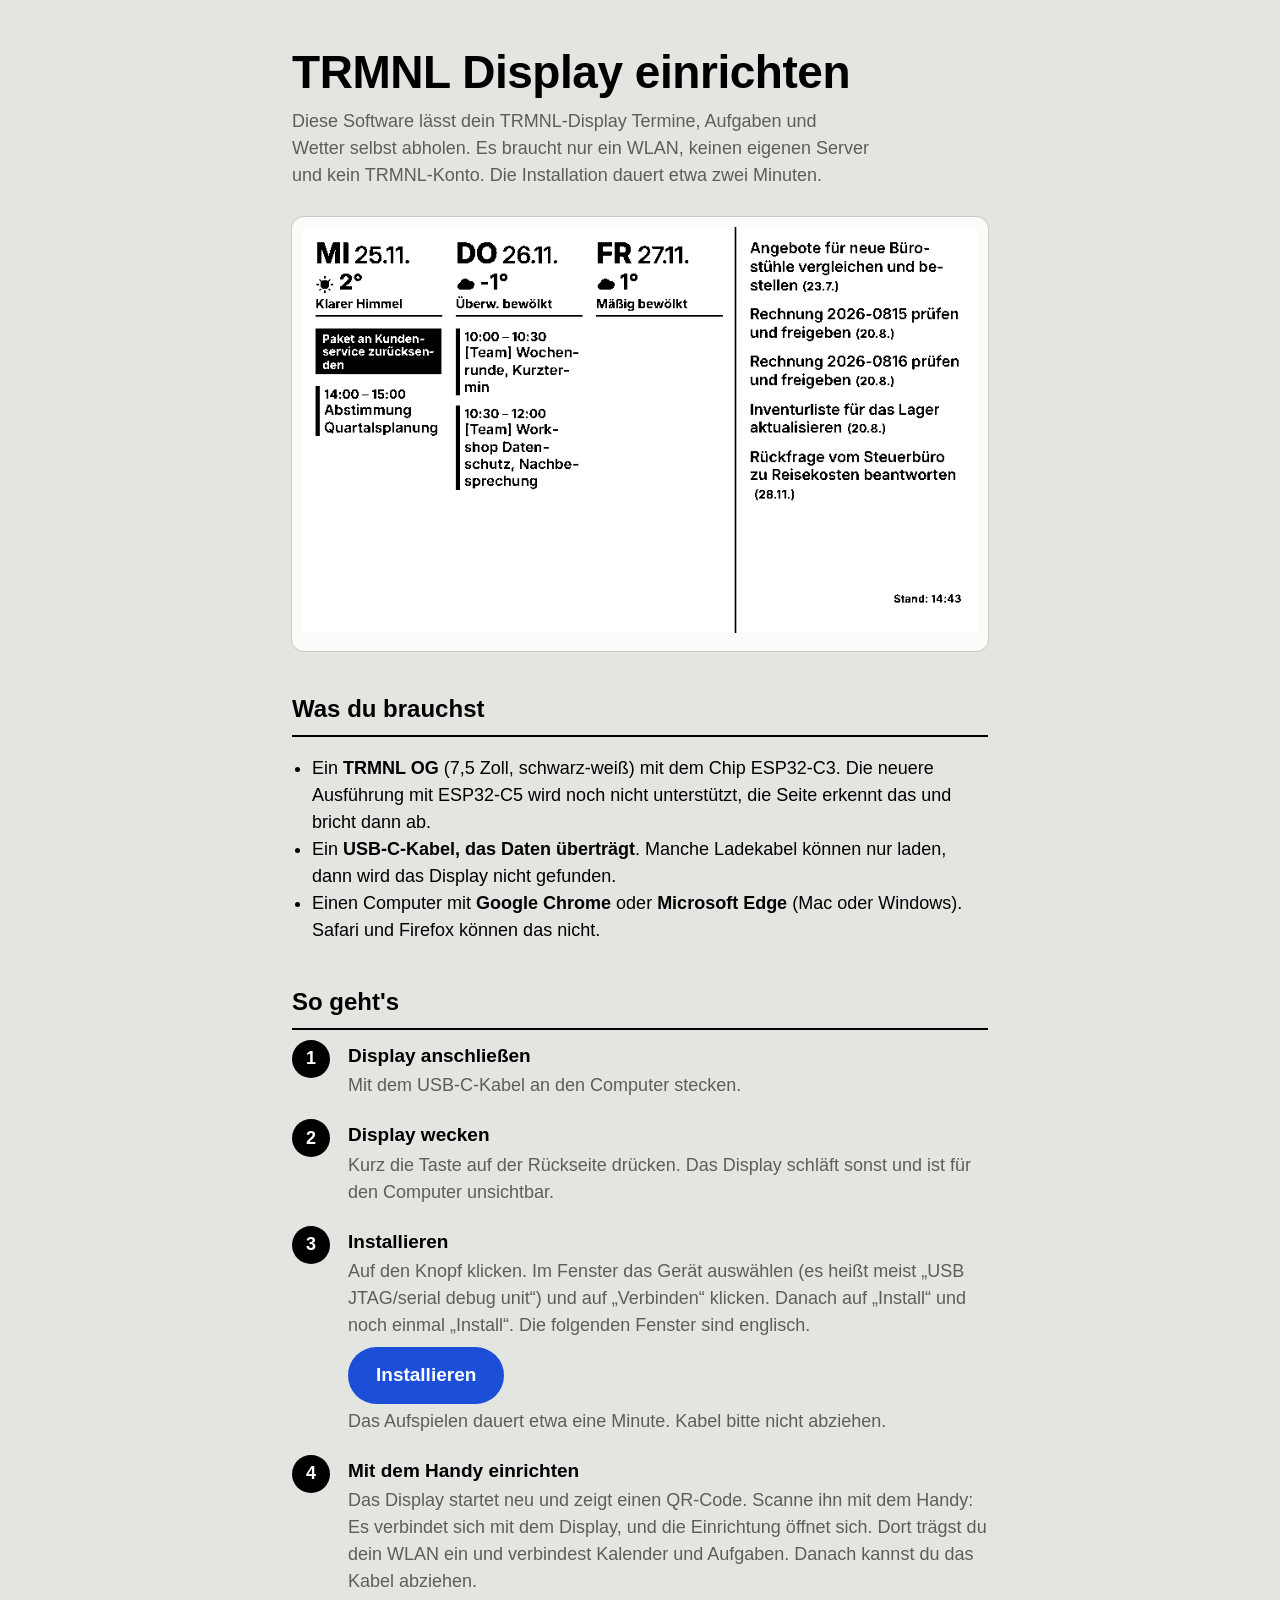
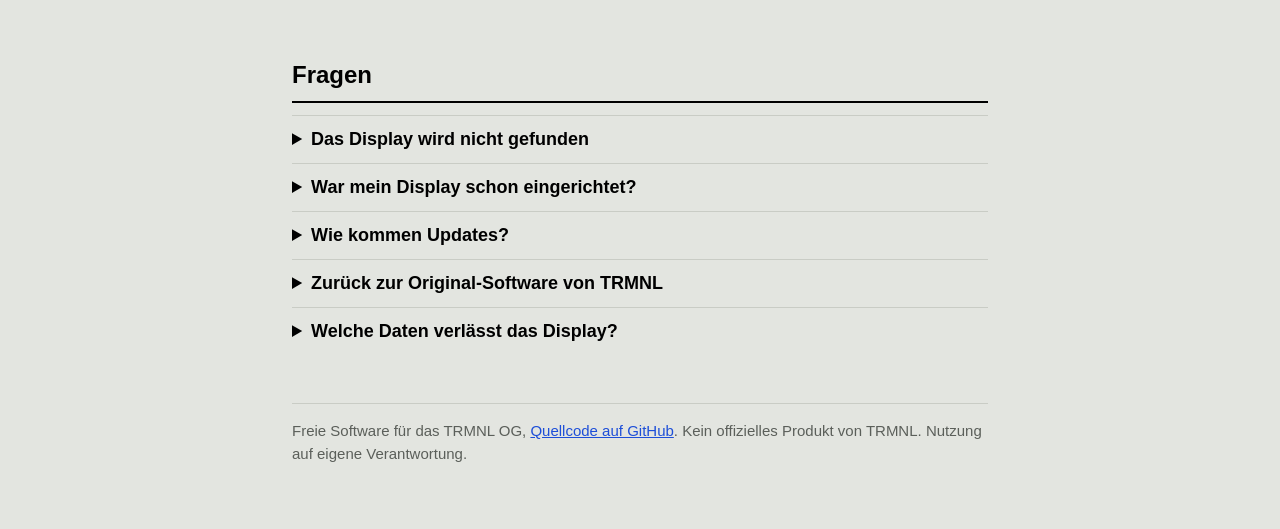
==== docs/index.html @ fa1df4ef "Installationsseite (docs/, ESP Web Tools 10.1.1 eingebettet, Integritaet gegen npm geprueft), Releas" ====
<!DOCTYPE html>
<html lang="de">
<head>
<meta charset="utf-8">
<meta name="viewport" content="width=device-width,initial-scale=1">
<title>TRMNL Display einrichten</title>
<meta name="description" content="Eigene Software f&uuml;r das TRMNL-Display installieren: Kalender, Aufgaben und Wetter direkt vom Display, ohne eigenen Server.">
<script type="module" src="esp-web-tools/install-button.js"></script>
<style>
:root{--papier:#e3e5e0;--tinte:#000;--weiss:#fff;--graphit:#5b5f5a;--linie:#c9ccc5;--aktion:#1d4ed8;--schlecht:#b42318}
*{box-sizing:border-box}
body{margin:0;background:var(--papier);color:var(--tinte);font:18px/1.5 -apple-system,BlinkMacSystemFont,"Segoe UI",Roboto,"Helvetica Neue",Arial,sans-serif}
main{max-width:760px;margin:0 auto;padding:clamp(20px,5vw,48px) clamp(16px,4vw,32px) 64px}
h1{font-size:clamp(32px,6vw,46px);line-height:1.05;font-weight:850;margin:0 0 12px;letter-spacing:-.01em}
.unter{color:var(--graphit);margin:0 0 28px;max-width:58ch}
.bild{display:block;width:100%;height:auto;border:10px solid #fbfbf9;border-bottom-width:18px;border-radius:12px;box-shadow:0 0 0 1px var(--linie);background:#fff;margin:0 0 36px}
h2{font-size:24px;font-weight:850;margin:40px 0 12px;padding-bottom:8px;border-bottom:2px solid var(--tinte)}
ol.schritte{list-style:none;counter-reset:s;padding:0;margin:0}
ol.schritte>li{counter-increment:s;position:relative;padding:0 0 22px 56px;min-height:44px}
ol.schritte>li::before{content:counter(s);position:absolute;left:0;top:-2px;width:38px;height:38px;border-radius:50%;background:var(--tinte);color:#fff;font-weight:800;display:grid;place-items:center}
ol.schritte b{display:block;font-size:19px}
ol.schritte p{margin:2px 0 0;color:var(--graphit)}
.knopfzeile{margin:8px 0 4px}
esp-web-install-button button,.knopf{font:inherit;font-weight:700;font-size:19px;background:var(--aktion);color:#fff;border:0;border-radius:999px;padding:14px 28px;cursor:pointer}
.hinweis{background:var(--weiss);border-left:4px solid var(--tinte);padding:12px 16px;margin:12px 0}
.hinweis.rot{border-left-color:var(--schlecht)}
ul{padding-left:20px}
details{border-top:1px solid var(--linie);padding:10px 0}
summary{cursor:pointer;font-weight:650}
footer{color:var(--graphit);font-size:15px;margin-top:48px;border-top:1px solid var(--linie);padding-top:16px}
a{color:var(--aktion)}
:focus-visible{outline:3px solid var(--aktion);outline-offset:2px}
</style>
</head>
<body>
<main>
  <h1>TRMNL Display einrichten</h1>
  <p class="unter">Diese Software l&auml;sst dein TRMNL-Display Termine, Aufgaben und Wetter selbst abholen. Es braucht nur ein WLAN, keinen eigenen Server und kein TRMNL-Konto. Die Installation dauert etwa zwei Minuten.</p>
  <img class="bild" src="beispiel.png" width="800" height="480" alt="Beispiel: drei Tage mit Terminen und Wetter, rechts die wichtigsten Aufgaben">

  <h2>Was du brauchst</h2>
  <ul>
    <li>Ein <b>TRMNL OG</b> (7,5 Zoll, schwarz-wei&szlig;) mit dem Chip ESP32-C3. Die neuere Ausf&uuml;hrung mit ESP32-C5 wird noch nicht unterst&uuml;tzt, die Seite erkennt das und bricht dann ab.</li>
    <li>Ein <b>USB-C-Kabel, das Daten &uuml;bertr&auml;gt</b>. Manche Ladekabel k&ouml;nnen nur laden, dann wird das Display nicht gefunden.</li>
    <li>Einen Computer mit <b>Google Chrome</b> oder <b>Microsoft Edge</b> (Mac oder Windows). Safari und Firefox k&ouml;nnen das nicht.</li>
  </ul>

  <h2>So geht's</h2>
  <ol class="schritte">
    <li><b>Display anschlie&szlig;en</b><p>Mit dem USB-C-Kabel an den Computer stecken.</p></li>
    <li><b>Display wecken</b><p>Kurz die Taste auf der R&uuml;ckseite dr&uuml;cken. Das Display schl&auml;ft sonst und ist f&uuml;r den Computer unsichtbar.</p></li>
    <li><b>Installieren</b>
      <p>Auf den Knopf klicken. Im Fenster das Ger&auml;t ausw&auml;hlen (es hei&szlig;t meist &bdquo;USB JTAG/serial debug unit&ldquo;) und auf &bdquo;Verbinden&ldquo; klicken. Danach auf &bdquo;Install&ldquo; und noch einmal &bdquo;Install&ldquo;. Die folgenden Fenster sind englisch.</p>
      <div class="knopfzeile">
        <esp-web-install-button manifest="firmware/manifest.json">
          <button slot="activate" class="knopf">Installieren</button>
          <div slot="unsupported" class="hinweis rot">Dieser Browser kann keine Ger&auml;te &uuml;ber USB ansprechen. Bitte die Seite in Google Chrome oder Microsoft Edge &ouml;ffnen.</div>
          <div slot="not-allowed" class="hinweis rot">Die Seite muss &uuml;ber https ge&ouml;ffnet werden.</div>
        </esp-web-install-button>
      </div>
      <p>Das Aufspielen dauert etwa eine Minute. Kabel bitte nicht abziehen.</p></li>
    <li><b>Mit dem Handy einrichten</b><p>Das Display startet neu und zeigt einen QR-Code. Scanne ihn mit dem Handy: Es verbindet sich mit dem Display, und die Einrichtung &ouml;ffnet sich. Dort tr&auml;gst du dein WLAN ein und verbindest Kalender und Aufgaben. Danach kannst du das Kabel abziehen.</p></li>
  </ol>

  <h2>Fragen</h2>
  <details><summary>Das Display wird nicht gefunden</summary>
    <ul><li>Taste auf der R&uuml;ckseite direkt vor dem Klick auf &bdquo;Installieren&ldquo; dr&uuml;cken.</li>
      <li>Ein anderes Kabel probieren. Viele Kabel k&ouml;nnen nur laden.</li>
      <li>Einen anderen USB-Anschluss am Computer probieren, nicht &uuml;ber einen Monitor oder Hub.</li></ul></details>
  <details><summary>War mein Display schon eingerichtet?</summary>
    <p>Hast du das Display vorher mit der TRMNL-App ins WLAN gebracht, &uuml;bernimmt diese Software die WLAN-Daten. Kalender und Aufgaben richtest du trotzdem neu ein.</p></details>
  <details><summary>Wie kommen Updates?</summary>
    <p>Das Display sucht einmal am Tag selbst nach neuen Versionen und spielt sie &uuml;ber WLAN ein. Jede Version ist signiert, fremde Software nimmt es nicht an. Ein Kabel brauchst du daf&uuml;r nicht mehr.</p></details>
  <details><summary>Zur&uuml;ck zur Original-Software von TRMNL</summary>
    <p>Die Original-Software installierst du genauso &uuml;ber die Webseite von TRMNL. Deine Einstellungen dieser Software gehen dabei verloren.</p></details>
  <details><summary>Welche Daten verl&auml;sst das Display?</summary>
    <p>Das Display spricht direkt mit deinem Kalender- und Aufgabendienst, mit Open-Meteo f&uuml;r das Wetter und f&uuml;r die automatische Ortsbestimmung mit BeaconDB (WLAN-Kennungen in der N&auml;he). Es gibt keinen Server dazwischen. Zugangsdaten bleiben auf dem Display.</p></details>

  <footer>Freie Software f&uuml;r das TRMNL OG, <a href="https://github.com/christiankriedemann/trmnl-eigenfirmware">Quellcode auf GitHub</a>. Kein offizielles Produkt von TRMNL. Nutzung auf eigene Verantwortung.</footer>
</main>
</body>
</html>
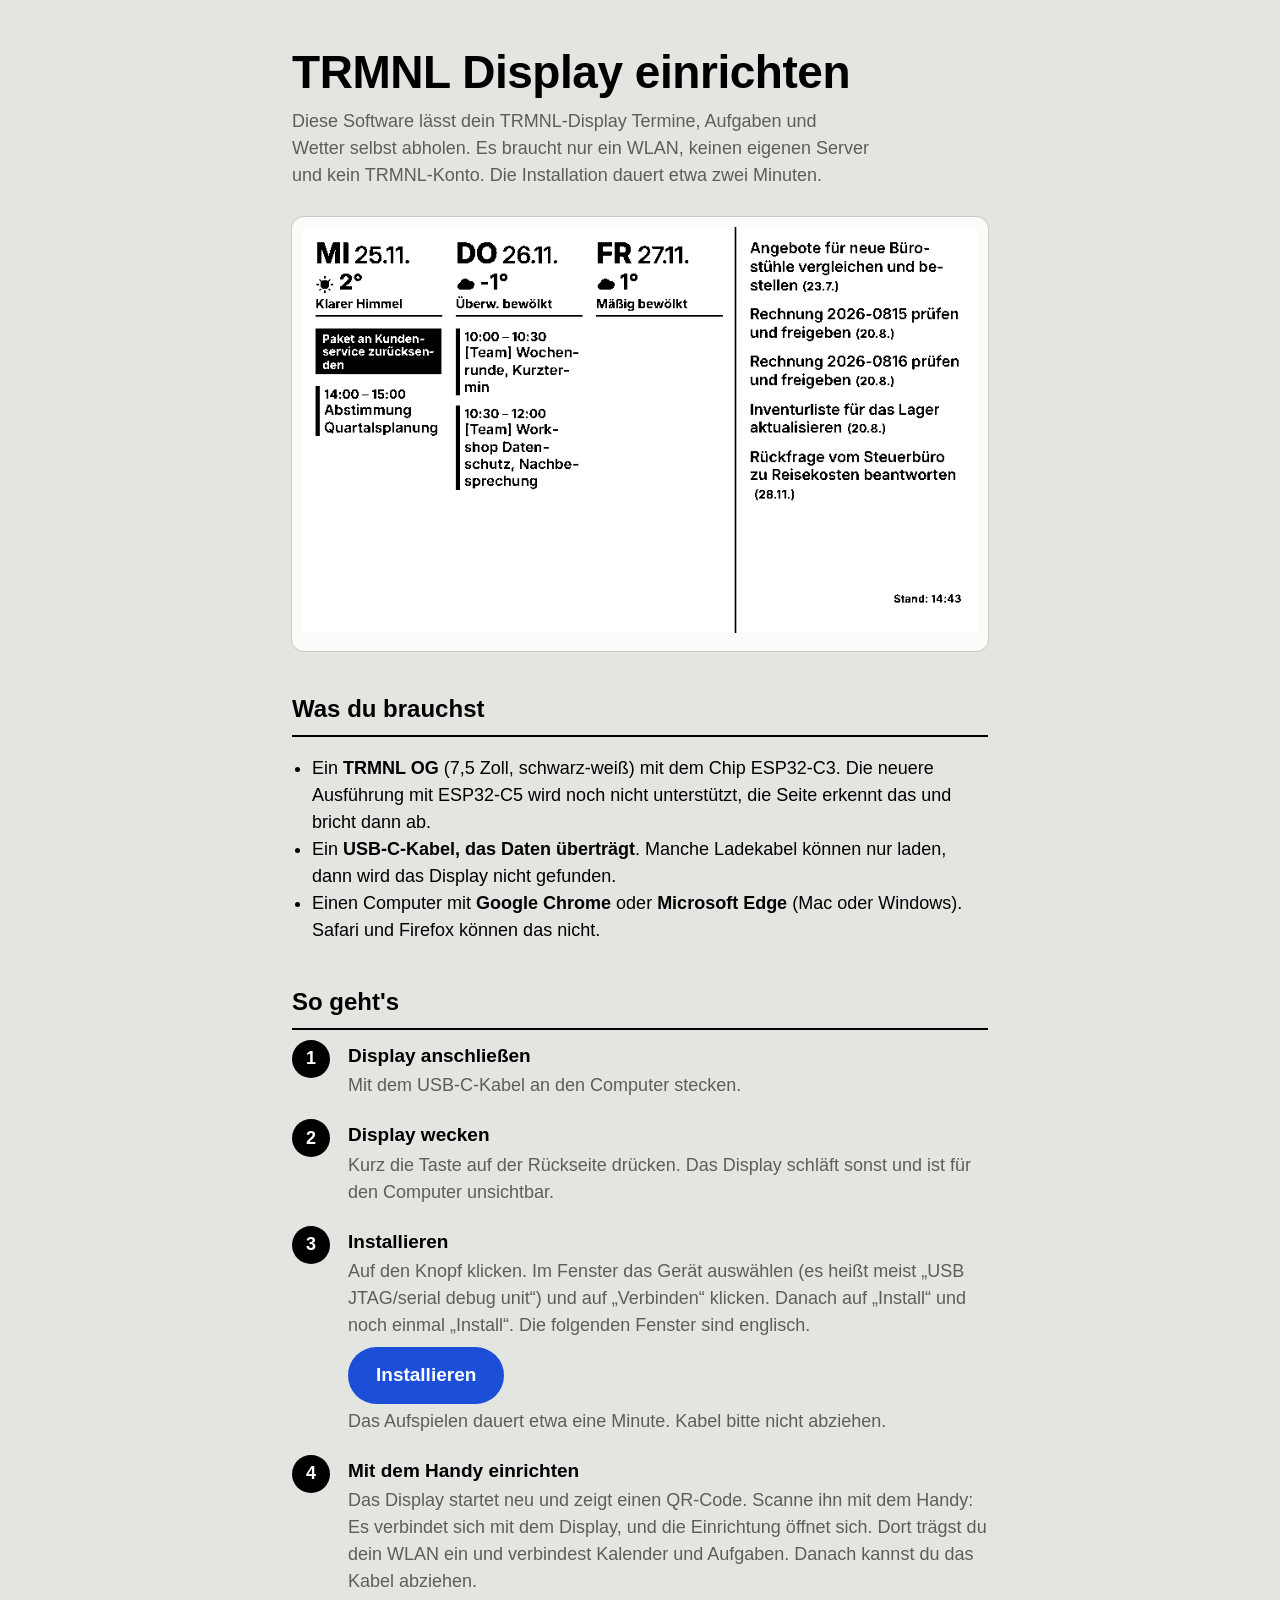
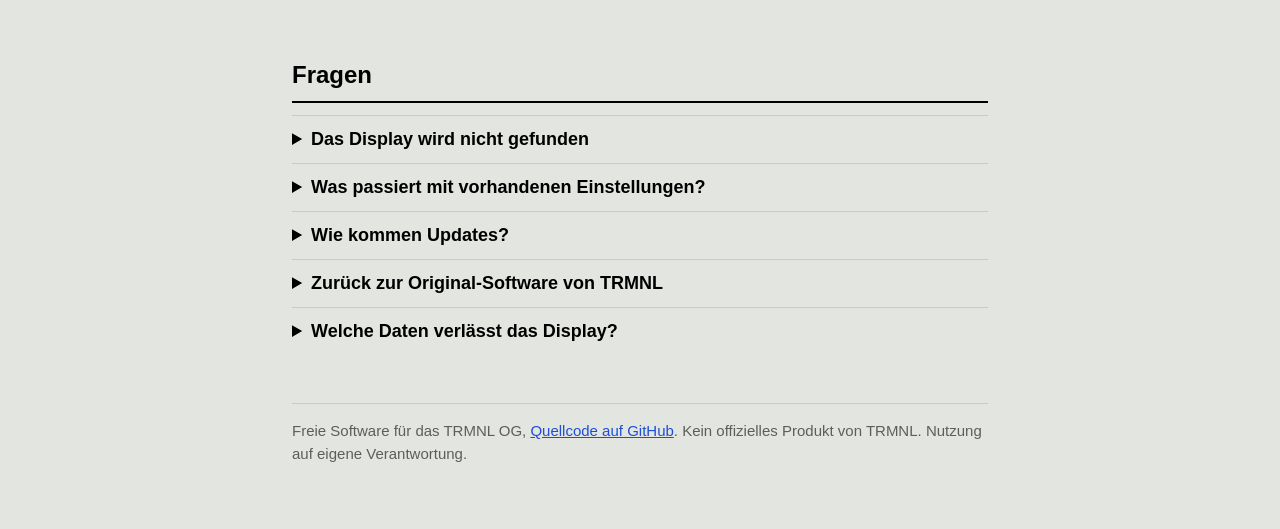
==== commit 98a1b77a: "Installationsseite: richtigstellen, dass die Installation das Display loescht Co-Authored-By: Claude" ====
--- a/docs/index.html
+++ b/docs/index.html
@@ -67,8 +67,8 @@
     <ul><li>Taste auf der R&uuml;ckseite direkt vor dem Klick auf &bdquo;Installieren&ldquo; dr&uuml;cken.</li>
       <li>Ein anderes Kabel probieren. Viele Kabel k&ouml;nnen nur laden.</li>
       <li>Einen anderen USB-Anschluss am Computer probieren, nicht &uuml;ber einen Monitor oder Hub.</li></ul></details>
-  <details><summary>War mein Display schon eingerichtet?</summary>
-    <p>Hast du das Display vorher mit der TRMNL-App ins WLAN gebracht, &uuml;bernimmt diese Software die WLAN-Daten. Kalender und Aufgaben richtest du trotzdem neu ein.</p></details>
+  <details><summary>Was passiert mit vorhandenen Einstellungen?</summary>
+    <p>Die Installation l&ouml;scht das Display vollst&auml;ndig, auch ein vorher eingerichtetes WLAN. Danach richtest du alles neu ein. Bereits installierte Displays brauchen diese Seite nicht: Sie holen sich neue Versionen von selbst &uuml;ber WLAN und behalten dabei ihre Einstellungen.</p></details>
   <details><summary>Wie kommen Updates?</summary>
     <p>Das Display sucht einmal am Tag selbst nach neuen Versionen und spielt sie &uuml;ber WLAN ein. Jede Version ist signiert, fremde Software nimmt es nicht an. Ein Kabel brauchst du daf&uuml;r nicht mehr.</p></details>
   <details><summary>Zur&uuml;ck zur Original-Software von TRMNL</summary>
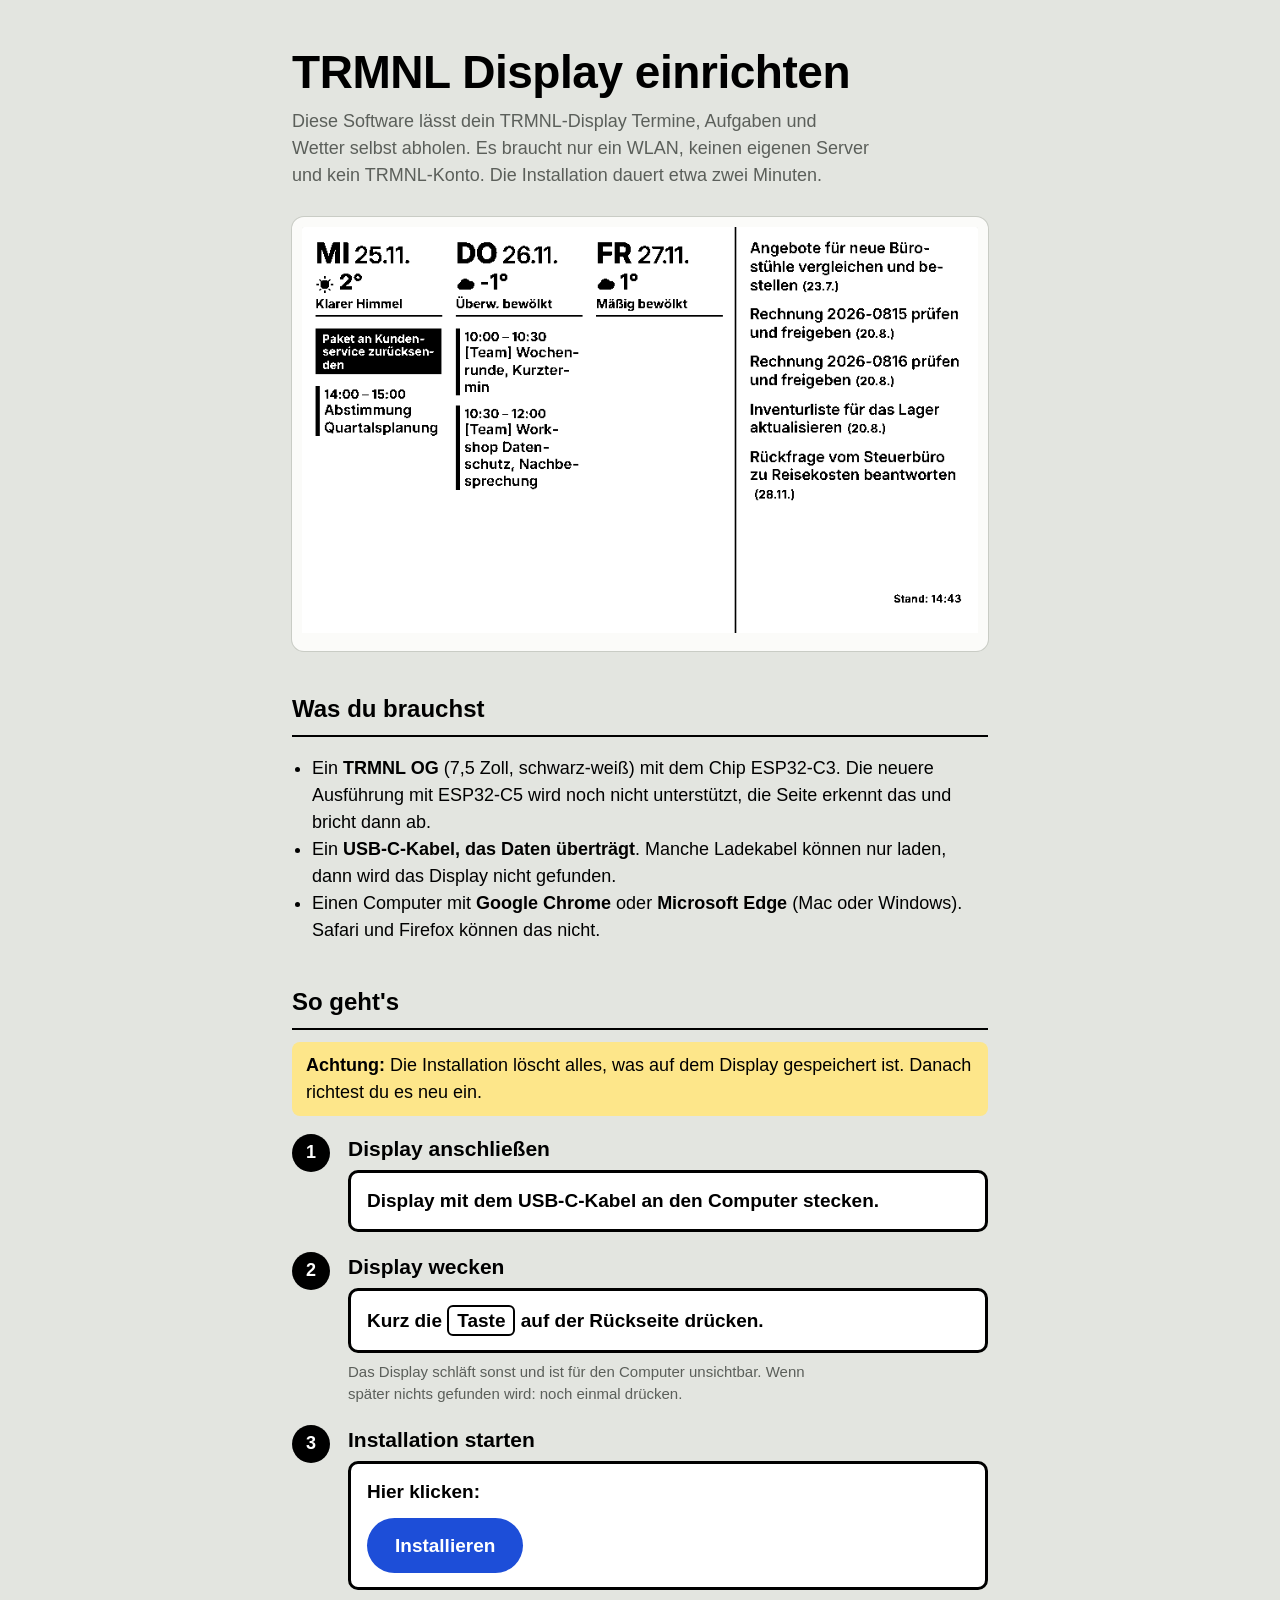
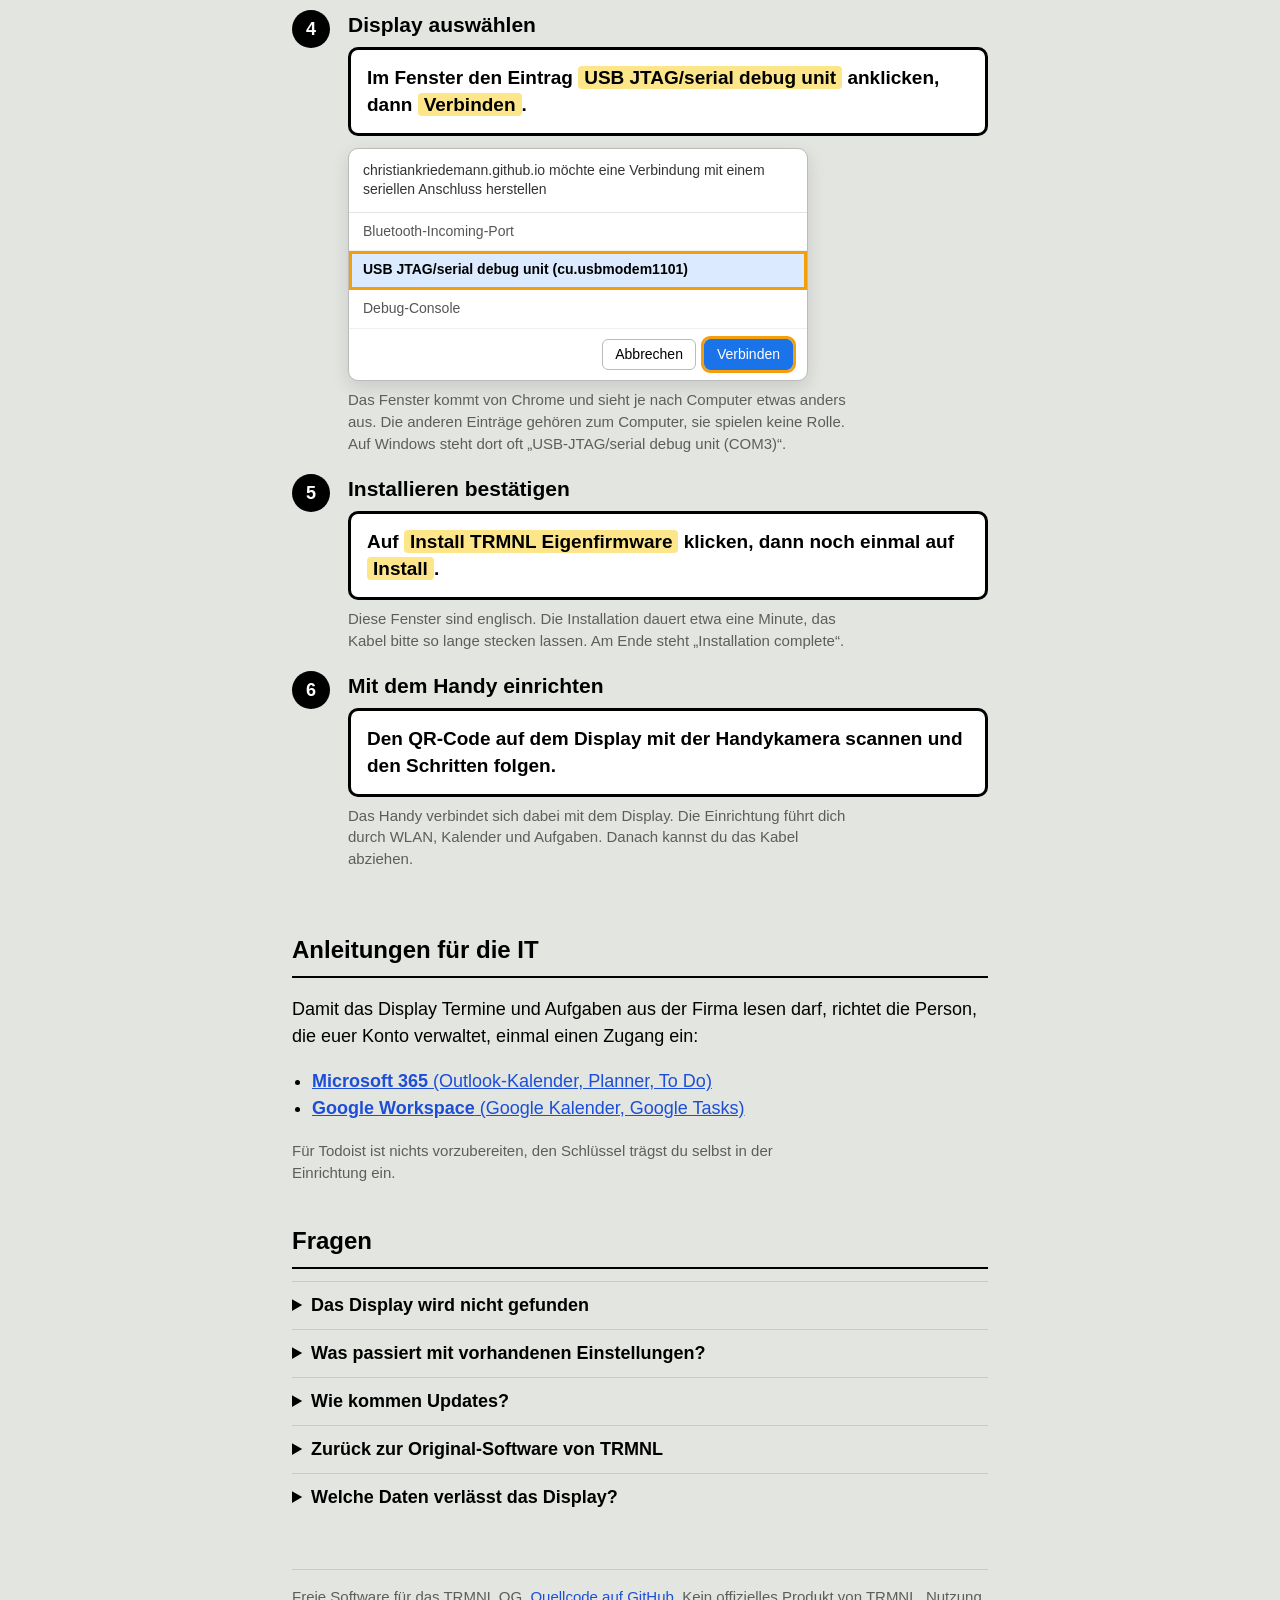
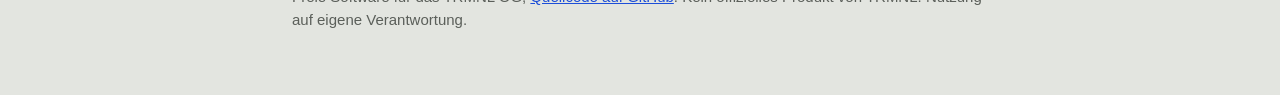
==== commit 7a3a1246: "Webinterface fuer Laien: Quellen einheitlich (Verbinden, Schritt noetig, Verbunden mit Schalter und " ====
--- a/docs/index.html
+++ b/docs/index.html
@@ -18,9 +18,20 @@
 ol.schritte{list-style:none;counter-reset:s;padding:0;margin:0}
 ol.schritte>li{counter-increment:s;position:relative;padding:0 0 22px 56px;min-height:44px}
 ol.schritte>li::before{content:counter(s);position:absolute;left:0;top:-2px;width:38px;height:38px;border-radius:50%;background:var(--tinte);color:#fff;font-weight:800;display:grid;place-items:center}
-ol.schritte b{display:block;font-size:19px}
-ol.schritte p{margin:2px 0 0;color:var(--graphit)}
-.knopfzeile{margin:8px 0 4px}
+ol.schritte>li>b{display:block;font-size:21px;line-height:1.25;margin-bottom:8px}
+.tun{background:var(--weiss);border:3px solid var(--tinte);border-radius:10px;padding:14px 16px;font-weight:700;font-size:19px;line-height:1.45}
+.tun esp-web-install-button{display:block;margin-top:12px}
+.info{margin:8px 0 0;color:var(--graphit);font-size:15px;line-height:1.45;max-width:60ch}
+.markiert{background:#fde68a;padding:1px 6px;border-radius:4px;white-space:nowrap}
+.taste{display:inline-block;border:2px solid var(--tinte);border-radius:6px;padding:0 8px}
+.warnung{background:#fde68a;border-radius:8px;padding:10px 14px;margin:0 0 20px}
+.nachbau{margin:12px 0 0;max-width:460px;background:#fff;border:1px solid #bbb;border-radius:10px;box-shadow:0 6px 18px rgba(0,0,0,.12);font:14px/1.4 -apple-system,"Segoe UI",Roboto,Arial,sans-serif;overflow:hidden}
+.nachbau .kopf{padding:12px 14px;color:#333;border-bottom:1px solid #e3e3e3}
+.nachbau .eintrag{padding:9px 14px;color:#555;border-bottom:1px solid #f0f0f0}
+.nachbau .gewaehlt{background:#dbeafe;color:#000;font-weight:700;outline:3px solid #f59e0b;outline-offset:-3px}
+.nachbau .knoepfe{display:flex;justify-content:flex-end;gap:8px;padding:10px 14px}
+.nachbau .knoepfe span{border:1px solid #bbb;border-radius:6px;padding:5px 12px}
+.nachbau .knoepfe .ok{background:#1a73e8;color:#fff;border-color:#1a73e8;outline:3px solid #f59e0b}
 esp-web-install-button button,.knopf{font:inherit;font-weight:700;font-size:19px;background:var(--aktion);color:#fff;border:0;border-radius:999px;padding:14px 28px;cursor:pointer}
 .hinweis{background:var(--weiss);border-left:4px solid var(--tinte);padding:12px 16px;margin:12px 0}
 .hinweis.rot{border-left-color:var(--schlecht)}
@@ -46,21 +57,43 @@
   </ul>
 
   <h2>So geht's</h2>
+  <p class="warnung"><b>Achtung:</b> Die Installation l&ouml;scht alles, was auf dem Display gespeichert ist. Danach richtest du es neu ein.</p>
   <ol class="schritte">
-    <li><b>Display anschlie&szlig;en</b><p>Mit dem USB-C-Kabel an den Computer stecken.</p></li>
-    <li><b>Display wecken</b><p>Kurz die Taste auf der R&uuml;ckseite dr&uuml;cken. Das Display schl&auml;ft sonst und ist f&uuml;r den Computer unsichtbar.</p></li>
-    <li><b>Installieren</b>
-      <p>Auf den Knopf klicken. Im Fenster das Ger&auml;t ausw&auml;hlen (es hei&szlig;t meist &bdquo;USB JTAG/serial debug unit&ldquo;) und auf &bdquo;Verbinden&ldquo; klicken. Danach auf &bdquo;Install&ldquo; und noch einmal &bdquo;Install&ldquo;. Die folgenden Fenster sind englisch.</p>
-      <div class="knopfzeile">
+    <li><b>Display anschlie&szlig;en</b>
+      <div class="tun">Display mit dem USB-C-Kabel an den Computer stecken.</div></li>
+    <li><b>Display wecken</b>
+      <div class="tun">Kurz die <span class="taste">Taste</span> auf der R&uuml;ckseite dr&uuml;cken.</div>
+      <p class="info">Das Display schl&auml;ft sonst und ist f&uuml;r den Computer unsichtbar. Wenn sp&auml;ter nichts gefunden wird: noch einmal dr&uuml;cken.</p></li>
+    <li><b>Installation starten</b>
+      <div class="tun">Hier klicken:
         <esp-web-install-button manifest="firmware/manifest.json">
           <button slot="activate" class="knopf">Installieren</button>
-          <div slot="unsupported" class="hinweis rot">Dieser Browser kann keine Ger&auml;te &uuml;ber USB ansprechen. Bitte die Seite in Google Chrome oder Microsoft Edge &ouml;ffnen.</div>
+          <div slot="unsupported" class="hinweis rot">Dieser Browser kann keine Ger&auml;te &uuml;ber USB ansprechen. Bitte diese Seite in <b>Google Chrome</b> oder <b>Microsoft Edge</b> &ouml;ffnen.</div>
           <div slot="not-allowed" class="hinweis rot">Die Seite muss &uuml;ber https ge&ouml;ffnet werden.</div>
-        </esp-web-install-button>
-      </div>
-      <p>Das Aufspielen dauert etwa eine Minute. Kabel bitte nicht abziehen.</p></li>
-    <li><b>Mit dem Handy einrichten</b><p>Das Display startet neu und zeigt einen QR-Code. Scanne ihn mit dem Handy: Es verbindet sich mit dem Display, und die Einrichtung &ouml;ffnet sich. Dort tr&auml;gst du dein WLAN ein und verbindest Kalender und Aufgaben. Danach kannst du das Kabel abziehen.</p></li>
+        </esp-web-install-button></div></li>
+    <li><b>Display ausw&auml;hlen</b>
+      <div class="tun">Im Fenster den Eintrag <span class="markiert">USB JTAG/serial debug unit</span> anklicken, dann <span class="markiert">Verbinden</span>.</div>
+      <figure class="nachbau" aria-hidden="true">
+        <div class="kopf">christiankriedemann.github.io m&ouml;chte eine Verbindung mit einem seriellen Anschluss herstellen</div>
+        <div class="eintrag">Bluetooth-Incoming-Port</div>
+        <div class="eintrag gewaehlt">USB JTAG/serial debug unit (cu.usbmodem1101)</div>
+        <div class="eintrag">Debug-Console</div>
+        <div class="knoepfe"><span>Abbrechen</span><span class="ok">Verbinden</span></div>
+      </figure>
+      <p class="info">Das Fenster kommt von Chrome und sieht je nach Computer etwas anders aus. Die anderen Eintr&auml;ge geh&ouml;ren zum Computer, sie spielen keine Rolle. Auf Windows steht dort oft &bdquo;USB-JTAG/serial debug unit (COM3)&ldquo;.</p></li>
+    <li><b>Installieren best&auml;tigen</b>
+      <div class="tun">Auf <span class="markiert">Install TRMNL Eigenfirmware</span> klicken, dann noch einmal auf <span class="markiert">Install</span>.</div>
+      <p class="info">Diese Fenster sind englisch. Die Installation dauert etwa eine Minute, das Kabel bitte so lange stecken lassen. Am Ende steht &bdquo;Installation complete&ldquo;.</p></li>
+    <li><b>Mit dem Handy einrichten</b>
+      <div class="tun">Den QR-Code auf dem Display mit der <b>Handykamera</b> scannen und den Schritten folgen.</div>
+      <p class="info">Das Handy verbindet sich dabei mit dem Display. Die Einrichtung f&uuml;hrt dich durch WLAN, Kalender und Aufgaben. Danach kannst du das Kabel abziehen.</p></li>
   </ol>
+
+  <h2>Anleitungen f&uuml;r die IT</h2>
+  <p>Damit das Display Termine und Aufgaben aus der Firma lesen darf, richtet die Person, die euer Konto verwaltet, einmal einen Zugang ein:</p>
+  <ul><li><a href="anleitung-microsoft.html"><b>Microsoft 365</b> (Outlook-Kalender, Planner, To Do)</a></li>
+    <li><a href="anleitung-google.html"><b>Google Workspace</b> (Google Kalender, Google Tasks)</a></li></ul>
+  <p class="info">F&uuml;r Todoist ist nichts vorzubereiten, den Schl&uuml;ssel tr&auml;gst du selbst in der Einrichtung ein.</p>
 
   <h2>Fragen</h2>
   <details><summary>Das Display wird nicht gefunden</summary>
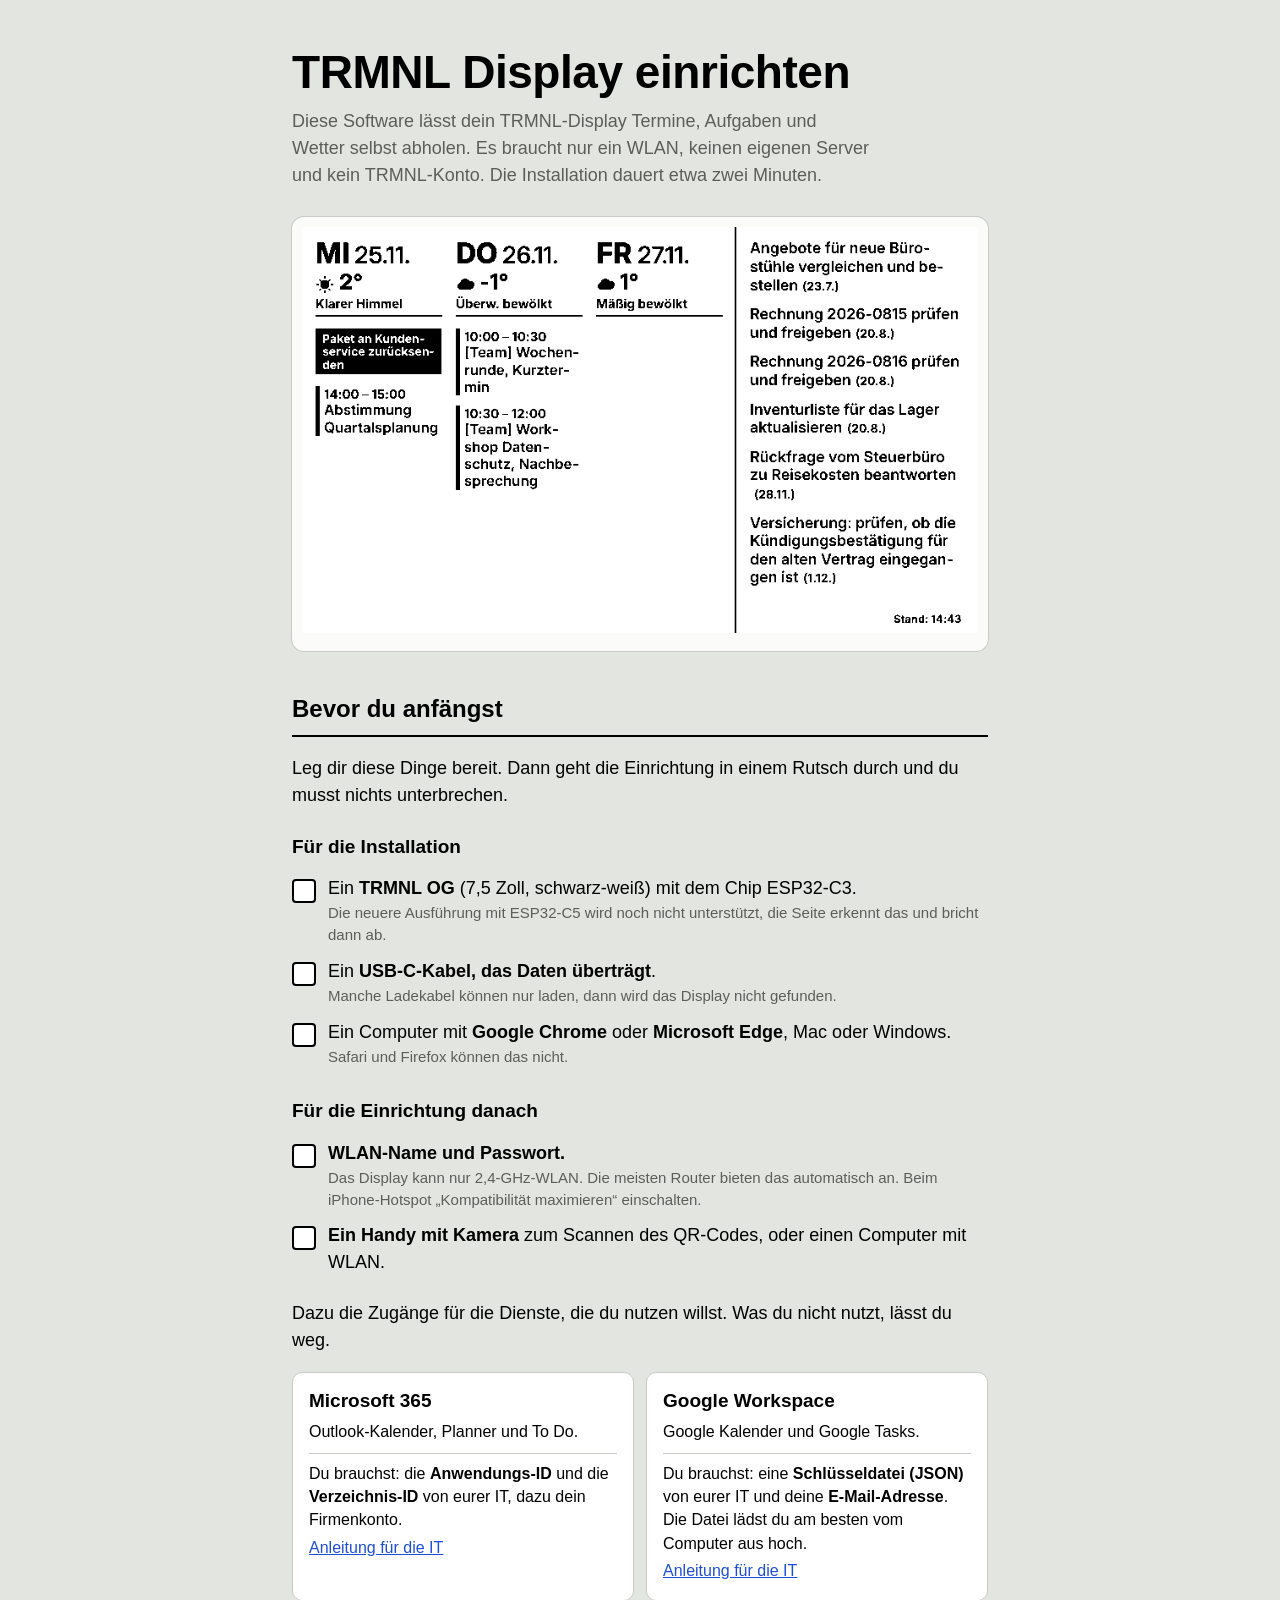
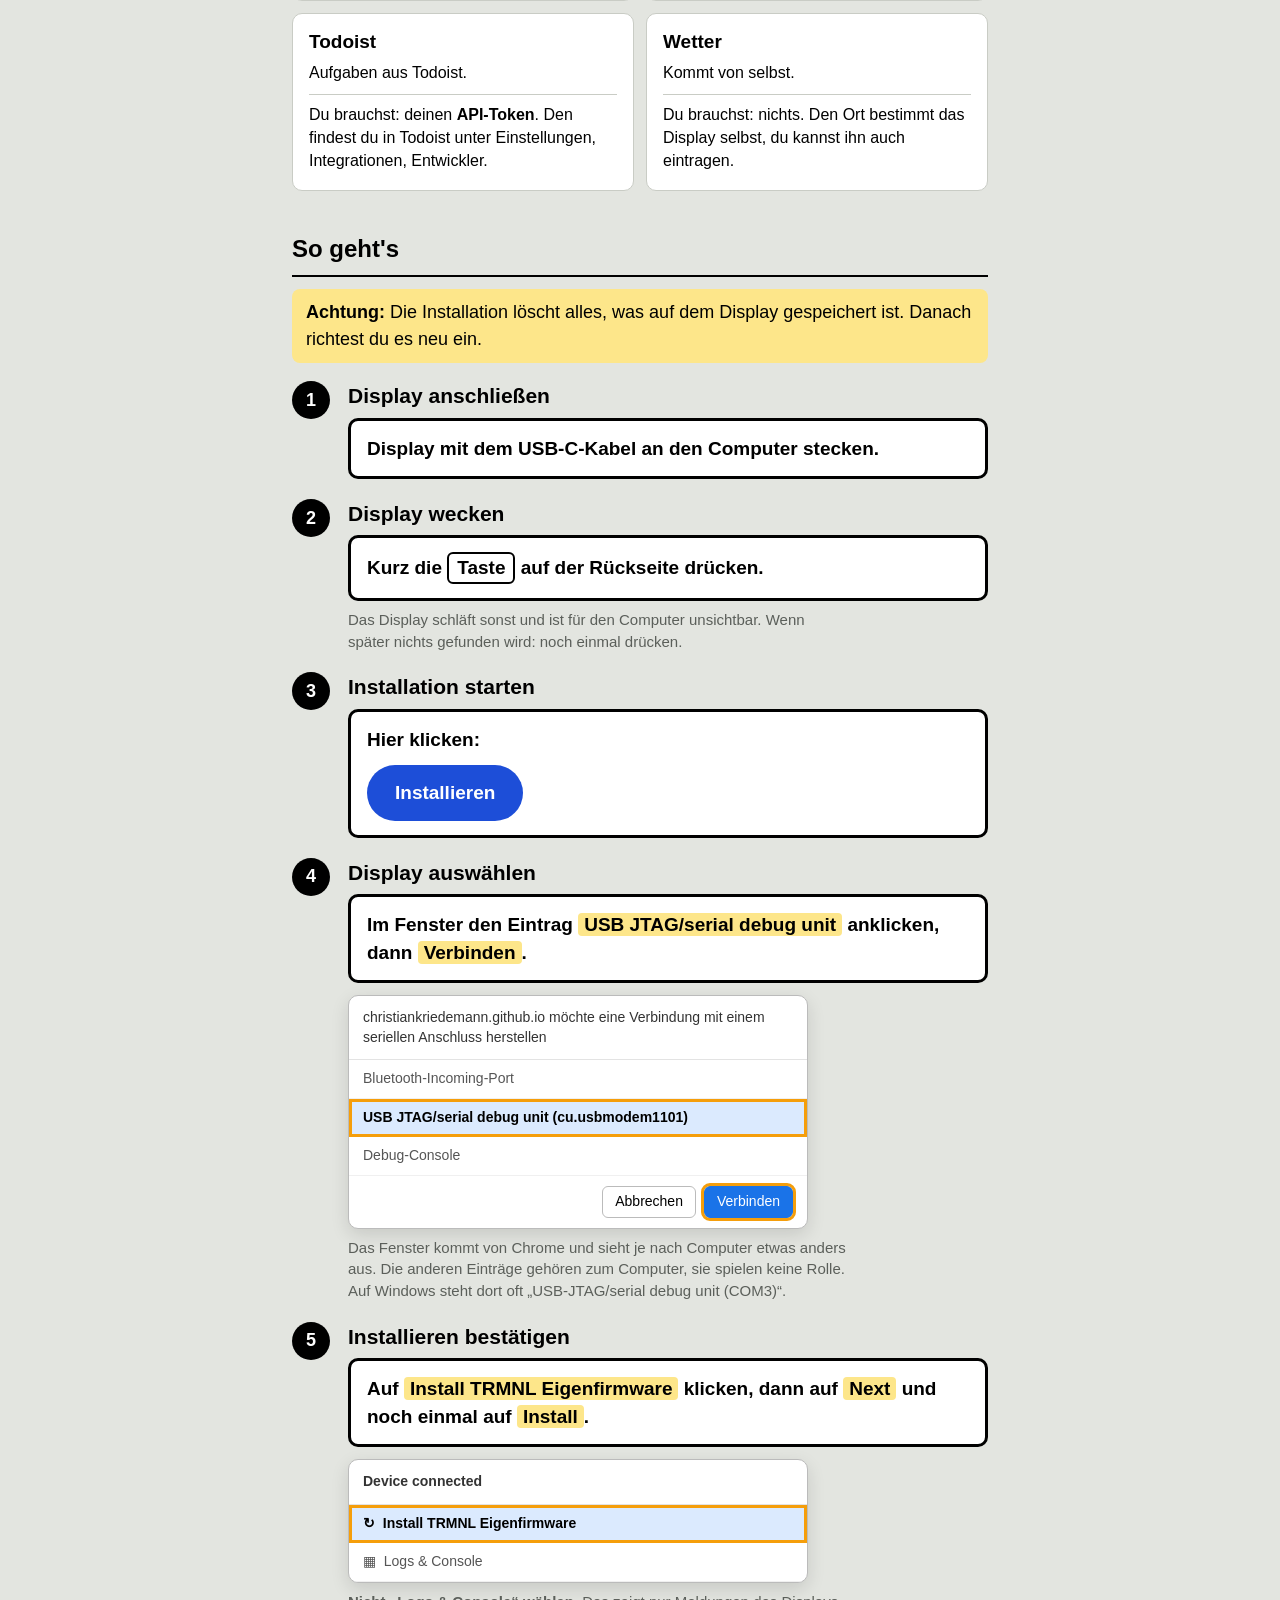
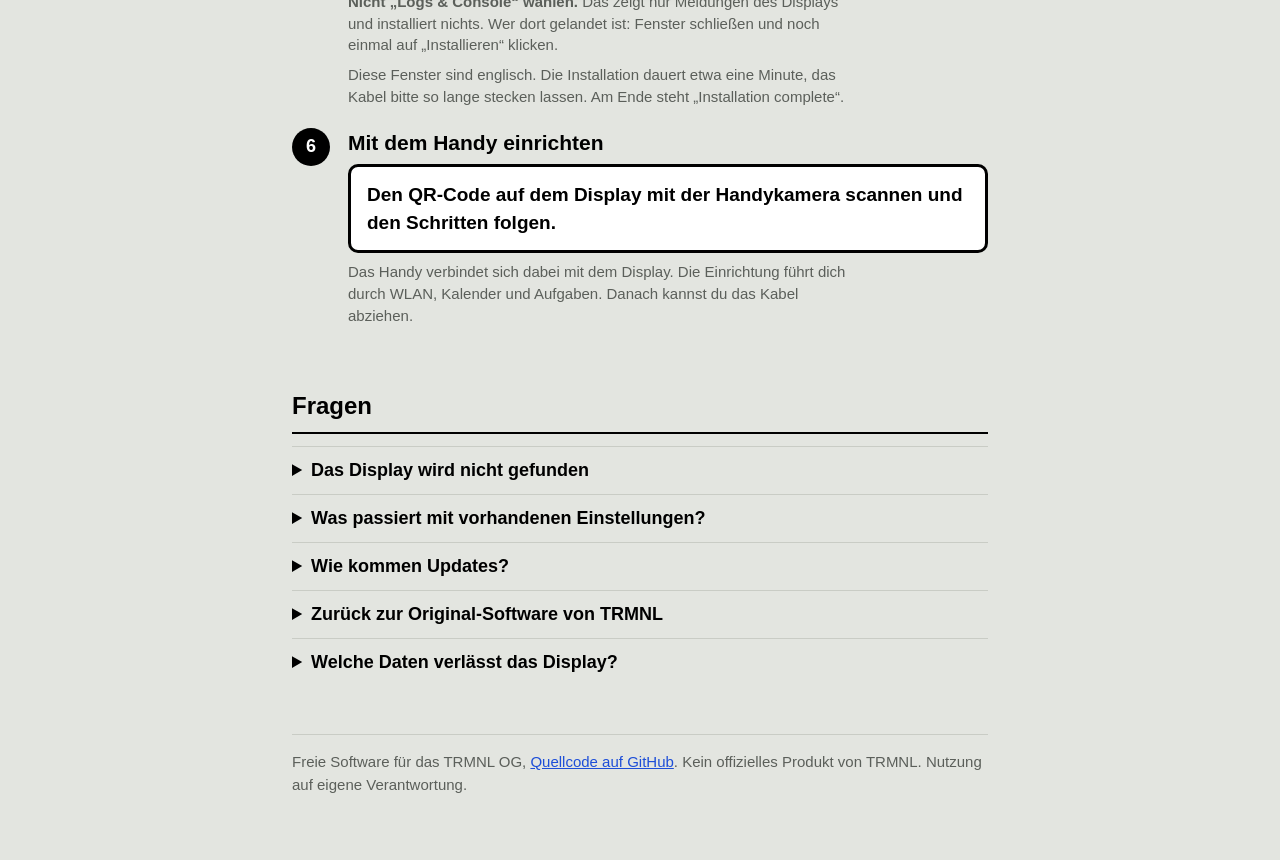
==== commit aed6c562: "Einrichtung als Assistent, Voraussetzungen vorab, Fusszeile tiefer - Webinterface immer einspaltig, " ====
--- a/docs/index.html
+++ b/docs/index.html
@@ -36,6 +36,16 @@
 .hinweis{background:var(--weiss);border-left:4px solid var(--tinte);padding:12px 16px;margin:12px 0}
 .hinweis.rot{border-left-color:var(--schlecht)}
 ul{padding-left:20px}
+h3{font-size:19px;margin:24px 0 8px}
+ul.liste{list-style:none;padding:0;margin:0}
+ul.liste>li{position:relative;padding:6px 0 6px 36px}
+ul.liste>li::before{content:"";position:absolute;left:0;top:10px;width:20px;height:20px;border:2.5px solid var(--tinte);border-radius:4px;background:var(--weiss)}
+.info-inline{display:block;color:var(--graphit);font-size:15px;line-height:1.45}
+.dienste{display:grid;grid-template-columns:repeat(auto-fit,minmax(300px,1fr));gap:12px;margin:12px 0 0}
+.dienst{background:var(--weiss);border:1px solid var(--linie);border-radius:10px;padding:14px 16px}
+.dienst>b{font-size:19px}
+.dienst p{margin:4px 0;font-size:16px;line-height:1.45}
+.dienst .braucht{border-top:1px solid var(--linie);margin-top:10px;padding-top:8px}
 details{border-top:1px solid var(--linie);padding:10px 0}
 summary{cursor:pointer;font-weight:650}
 footer{color:var(--graphit);font-size:15px;margin-top:48px;border-top:1px solid var(--linie);padding-top:16px}
@@ -49,12 +59,38 @@
   <p class="unter">Diese Software l&auml;sst dein TRMNL-Display Termine, Aufgaben und Wetter selbst abholen. Es braucht nur ein WLAN, keinen eigenen Server und kein TRMNL-Konto. Die Installation dauert etwa zwei Minuten.</p>
   <img class="bild" src="beispiel.png" width="800" height="480" alt="Beispiel: drei Tage mit Terminen und Wetter, rechts die wichtigsten Aufgaben">
 
-  <h2>Was du brauchst</h2>
-  <ul>
-    <li>Ein <b>TRMNL OG</b> (7,5 Zoll, schwarz-wei&szlig;) mit dem Chip ESP32-C3. Die neuere Ausf&uuml;hrung mit ESP32-C5 wird noch nicht unterst&uuml;tzt, die Seite erkennt das und bricht dann ab.</li>
-    <li>Ein <b>USB-C-Kabel, das Daten &uuml;bertr&auml;gt</b>. Manche Ladekabel k&ouml;nnen nur laden, dann wird das Display nicht gefunden.</li>
-    <li>Einen Computer mit <b>Google Chrome</b> oder <b>Microsoft Edge</b> (Mac oder Windows). Safari und Firefox k&ouml;nnen das nicht.</li>
+  <h2>Bevor du anf&auml;ngst</h2>
+  <p>Leg dir diese Dinge bereit. Dann geht die Einrichtung in einem Rutsch durch und du musst nichts unterbrechen.</p>
+
+  <h3>F&uuml;r die Installation</h3>
+  <ul class="liste">
+    <li>Ein <b>TRMNL OG</b> (7,5 Zoll, schwarz-wei&szlig;) mit dem Chip ESP32-C3. <span class="info-inline">Die neuere Ausf&uuml;hrung mit ESP32-C5 wird noch nicht unterst&uuml;tzt, die Seite erkennt das und bricht dann ab.</span></li>
+    <li>Ein <b>USB-C-Kabel, das Daten &uuml;bertr&auml;gt</b>. <span class="info-inline">Manche Ladekabel k&ouml;nnen nur laden, dann wird das Display nicht gefunden.</span></li>
+    <li>Ein Computer mit <b>Google Chrome</b> oder <b>Microsoft Edge</b>, Mac oder Windows. <span class="info-inline">Safari und Firefox k&ouml;nnen das nicht.</span></li>
   </ul>
+
+  <h3>F&uuml;r die Einrichtung danach</h3>
+  <ul class="liste">
+    <li><b>WLAN-Name und Passwort.</b> <span class="info-inline">Das Display kann nur 2,4-GHz-WLAN. Die meisten Router bieten das automatisch an. Beim iPhone-Hotspot &bdquo;Kompatibilit&auml;t maximieren&ldquo; einschalten.</span></li>
+    <li><b>Ein Handy mit Kamera</b> zum Scannen des QR-Codes, oder einen Computer mit WLAN.</li>
+  </ul>
+  <p>Dazu die Zug&auml;nge f&uuml;r die Dienste, die du nutzen willst. Was du nicht nutzt, l&auml;sst du weg.</p>
+  <div class="dienste">
+    <div class="dienst"><b>Microsoft 365</b>
+      <p>Outlook-Kalender, Planner und To Do.</p>
+      <p class="braucht">Du brauchst: die <b>Anwendungs-ID</b> und die <b>Verzeichnis-ID</b> von eurer IT, dazu dein Firmenkonto.</p>
+      <p><a href="anleitung-microsoft.html">Anleitung f&uuml;r die IT</a></p></div>
+    <div class="dienst"><b>Google Workspace</b>
+      <p>Google Kalender und Google Tasks.</p>
+      <p class="braucht">Du brauchst: eine <b>Schl&uuml;sseldatei (JSON)</b> von eurer IT und deine <b>E-Mail-Adresse</b>. Die Datei l&auml;dst du am besten vom Computer aus hoch.</p>
+      <p><a href="anleitung-google.html">Anleitung f&uuml;r die IT</a></p></div>
+    <div class="dienst"><b>Todoist</b>
+      <p>Aufgaben aus Todoist.</p>
+      <p class="braucht">Du brauchst: deinen <b>API-Token</b>. Den findest du in Todoist unter Einstellungen, Integrationen, Entwickler.</p></div>
+    <div class="dienst"><b>Wetter</b>
+      <p>Kommt von selbst.</p>
+      <p class="braucht">Du brauchst: nichts. Den Ort bestimmt das Display selbst, du kannst ihn auch eintragen.</p></div>
+  </div>
 
   <h2>So geht's</h2>
   <p class="warnung"><b>Achtung:</b> Die Installation l&ouml;scht alles, was auf dem Display gespeichert ist. Danach richtest du es neu ein.</p>
@@ -82,18 +118,18 @@
       </figure>
       <p class="info">Das Fenster kommt von Chrome und sieht je nach Computer etwas anders aus. Die anderen Eintr&auml;ge geh&ouml;ren zum Computer, sie spielen keine Rolle. Auf Windows steht dort oft &bdquo;USB-JTAG/serial debug unit (COM3)&ldquo;.</p></li>
     <li><b>Installieren best&auml;tigen</b>
-      <div class="tun">Auf <span class="markiert">Install TRMNL Eigenfirmware</span> klicken, dann noch einmal auf <span class="markiert">Install</span>.</div>
+      <div class="tun">Auf <span class="markiert">Install TRMNL Eigenfirmware</span> klicken, dann auf <span class="markiert">Next</span> und noch einmal auf <span class="markiert">Install</span>.</div>
+      <figure class="nachbau" aria-hidden="true">
+        <div class="kopf"><b>Device connected</b></div>
+        <div class="eintrag gewaehlt">&#8635;&nbsp; Install TRMNL Eigenfirmware</div>
+        <div class="eintrag">&#9638;&nbsp; Logs &amp; Console</div>
+      </figure>
+      <p class="info"><b>Nicht &bdquo;Logs &amp; Console&ldquo; w&auml;hlen.</b> Das zeigt nur Meldungen des Displays und installiert nichts. Wer dort gelandet ist: Fenster schlie&szlig;en und noch einmal auf &bdquo;Installieren&ldquo; klicken.</p>
       <p class="info">Diese Fenster sind englisch. Die Installation dauert etwa eine Minute, das Kabel bitte so lange stecken lassen. Am Ende steht &bdquo;Installation complete&ldquo;.</p></li>
     <li><b>Mit dem Handy einrichten</b>
       <div class="tun">Den QR-Code auf dem Display mit der <b>Handykamera</b> scannen und den Schritten folgen.</div>
       <p class="info">Das Handy verbindet sich dabei mit dem Display. Die Einrichtung f&uuml;hrt dich durch WLAN, Kalender und Aufgaben. Danach kannst du das Kabel abziehen.</p></li>
   </ol>
-
-  <h2>Anleitungen f&uuml;r die IT</h2>
-  <p>Damit das Display Termine und Aufgaben aus der Firma lesen darf, richtet die Person, die euer Konto verwaltet, einmal einen Zugang ein:</p>
-  <ul><li><a href="anleitung-microsoft.html"><b>Microsoft 365</b> (Outlook-Kalender, Planner, To Do)</a></li>
-    <li><a href="anleitung-google.html"><b>Google Workspace</b> (Google Kalender, Google Tasks)</a></li></ul>
-  <p class="info">F&uuml;r Todoist ist nichts vorzubereiten, den Schl&uuml;ssel tr&auml;gst du selbst in der Einrichtung ein.</p>
 
   <h2>Fragen</h2>
   <details><summary>Das Display wird nicht gefunden</summary>
